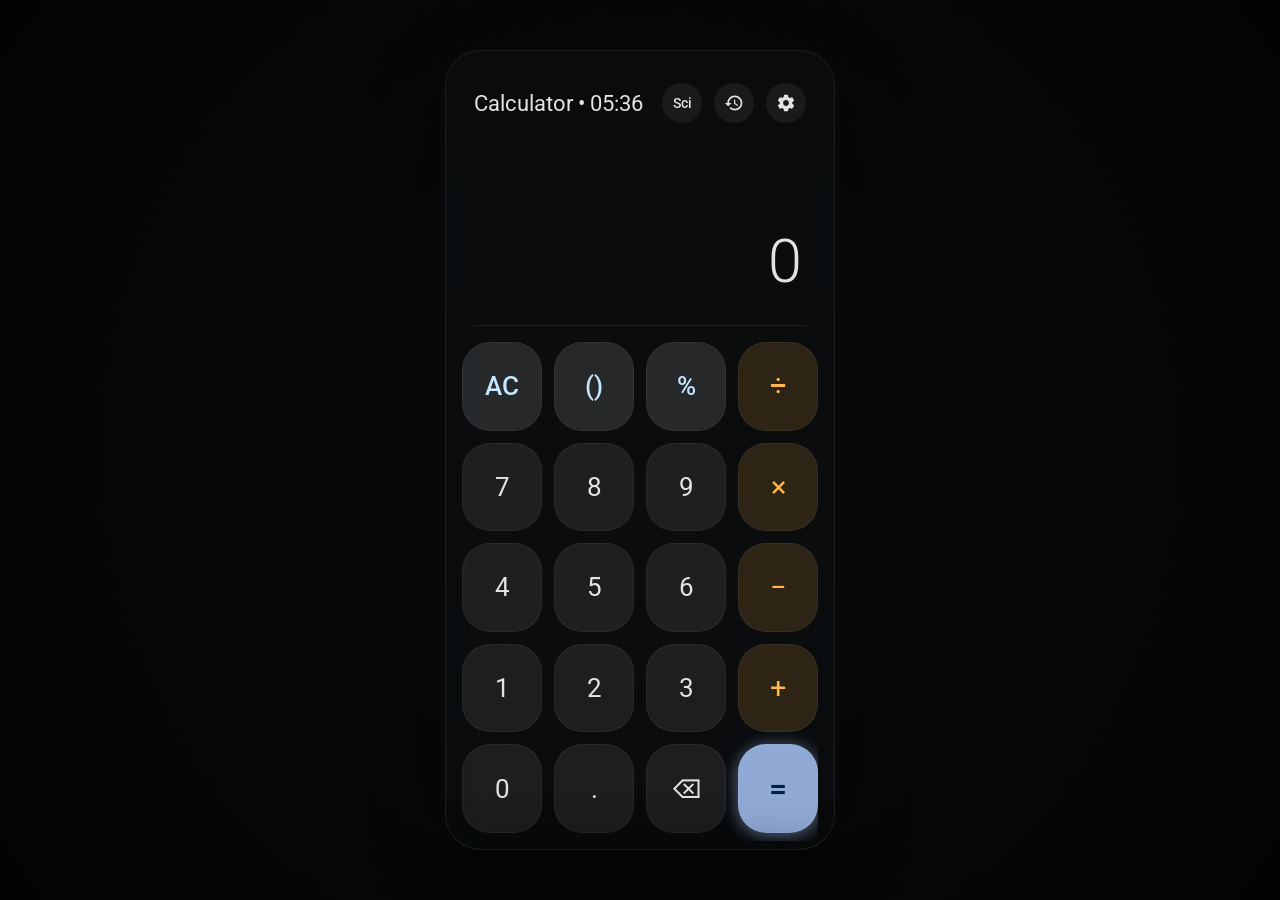
==== index.html @ d6f8afa5 "Add files via upload" ====
<!DOCTYPE html>
<html lang="en">
<head>
    <meta charset="UTF-8">
    <meta name="viewport" content="width=device-width, initial-scale=1.0">
    <title>Material You Translucent Calculator</title>
    <!-- Premium Google Fonts: Roboto and Inter -->
    <link rel="preconnect" href="https://fonts.googleapis.com">
    <link rel="preconnect" href="https://fonts.gstatic.com" crossorigin>
    <link href="https://fonts.googleapis.com/css2?family=Inter:wght@300;400;500;600&family=Roboto:wght@300;400;500;700&display=swap" rel="stylesheet">
    <link rel="stylesheet" href="styles.css">
</head>
<body>
    <!-- Full-screen Dynamic Wallpaper Container -->
    <div class="wallpaper-container" id="wallpaperContainer">
        <div class="wallpaper-overlay"></div>
    </div>

    <!-- Main Workspace Container -->
    <div class="app-workspace">
        
        <!-- Android Style Mobile Window Container (Centered on desktop, full screen on mobile) -->
        <div class="calculator-container glass-panel">
            
            <!-- Android Style Header Bar (Left-aligned title + time, and action toggles) -->
            <div class="android-header">
                <div class="app-title" id="appTitle">Calculator</div>
                <div class="header-actions">
                    <button class="icon-btn-header font-action" id="sciToggleBtn" title="Toggle Scientific Mode">Sci</button>
                    <button class="icon-btn-header" id="historyToggleBtn" title="History">
                        <svg viewBox="0 0 24 24" width="20" height="20">
                            <path fill="currentColor" d="M13 3c-4.97 0-9 4.03-9 9H1l3.89 3.89.07.14L9 12H6c0-3.87 3.13-7 7-7s7 3.13 7 7-3.13 7-7 7c-1.93 0-3.68-.79-4.94-2.06l-1.42 1.42C8.27 19.99 10.51 21 13 21c4.97 0 9-4.03 9-9s-4.03-9-9-9zm-1 5v5l4.28 2.54.72-1.21-3.5-2.08V8H12z"/>
                        </svg>
                    </button>
                    <button class="icon-btn-header" id="settingsToggleBtn" title="Settings">
                        <svg viewBox="0 0 24 24" width="20" height="20">
                            <path fill="currentColor" d="M19.43 12.98c.04-.32.07-.64.07-.98s-.03-.66-.07-.98l2.11-1.65c.19-.15.24-.42.12-.64l-2-3.46c-.12-.22-.39-.3-.61-.22l-2.49 1c-.52-.4-1.08-.73-1.69-.98l-.38-2.65C14.46 2.18 14.25 2 14 2h-4c-.25 0-.46.18-.49.42l-.38 2.65c-.61.25-1.17.59-1.69.98l-2.49-1c-.23-.09-.49 0-.61.22l-2 3.46c-.13.22-.07.49.12.64l2.11 1.65c-.04.32-.07.65-.07.98s.03.66.07.98l-2.11 1.65c-.19.15-.24.42-.12.64l2 3.46c.12.22.39.3.61.22l2.49-1c.52.4 1.08.73 1.69.98l.38 2.65c.03.24.24.42.49.42h4c.25 0 .46-.18.49-.42l.38-2.65c.61-.25 1.17-.59 1.69-.98l2.49 1c.23.09.49 0 .61-.22l2-3.46c.12-.22.07-.49-.12-.64l-2.11-1.65zM12 15.5c-1.93 0-3.5-1.57-3.5-3.5s1.57-3.5 3.5-3.5 3.5 1.57 3.5 3.5-1.57 3.5-3.5 3.5z"/>
                        </svg>
                    </button>
                </div>
            </div>

            <!-- Display Area -->
            <div class="display-container">
                <div class="display-formula" id="displayFormula"></div>
                <div class="display-main" id="displayMain">0</div>
            </div>

            <!-- Horizontal divider line common in Android -->
            <div class="android-divider"></div>

            <!-- Keys Screen Layout -->
            <div class="screens-container">
                
                <!-- 1. Standard Calculator Screen -->
                <div class="calc-screen active" id="standardScreen">
                    <div class="buttons-grid android-grid">
                        <button class="btn btn-functional ripple" data-action="clear">AC</button>
                        <button class="btn btn-functional ripple" data-action="sci" data-val="paren">()</button>
                        <button class="btn btn-functional ripple" data-action="percent">%</button>
                        <button class="btn btn-operator ripple" data-action="operator" data-val="/">÷</button>

                        <button class="btn btn-digit ripple" data-val="7">7</button>
                        <button class="btn btn-digit ripple" data-val="8">8</button>
                        <button class="btn btn-digit ripple" data-val="9">9</button>
                        <button class="btn btn-operator ripple" data-action="operator" data-val="*">×</button>

                        <button class="btn btn-digit ripple" data-val="4">4</button>
                        <button class="btn btn-digit ripple" data-val="5">5</button>
                        <button class="btn btn-digit ripple" data-val="6">6</button>
                        <button class="btn btn-operator ripple" data-action="operator" data-val="-">−</button>

                        <button class="btn btn-digit ripple" data-val="1">1</button>
                        <button class="btn btn-digit ripple" data-val="2">2</button>
                        <button class="btn btn-digit ripple" data-val="3">3</button>
                        <button class="btn btn-operator ripple" data-action="operator" data-val="+">+</button>

                        <button class="btn btn-digit ripple" data-val="0">0</button>
                        <button class="btn btn-digit ripple" data-val=".">.</button>
                        <button class="btn btn-digit ripple" data-action="backspace">⌫</button>
                        <button class="btn btn-equals ripple" data-action="calculate">=</button>
                    </div>
                </div>

                <!-- 2. Scientific Calculator Screen -->
                <div class="calc-screen" id="scientificScreen">
                    <div class="buttons-grid scientific-grid">
                        <!-- Row 1 -->
                        <button class="btn btn-scientific ripple" data-action="sci" data-val="deg">Deg</button>
                        <button class="btn btn-scientific ripple" data-action="sci" data-val="sin">sin</button>
                        <button class="btn btn-scientific ripple" data-action="sci" data-val="cos">cos</button>
                        <button class="btn btn-scientific ripple" data-action="sci" data-val="tan">tan</button>
                        <button class="btn btn-scientific ripple" data-action="sci" data-val="ln">ln</button>

                        <!-- Row 2 -->
                        <button class="btn btn-scientific ripple" data-action="sci" data-val="log">log</button>
                        <button class="btn btn-scientific ripple" data-action="sci" data-val="pi">π</button>
                        <button class="btn btn-scientific ripple" data-action="sci" data-val="e">e</button>
                        <button class="btn btn-scientific ripple" data-action="sci" data-val="sqrt">√</button>
                        <button class="btn btn-scientific ripple" data-action="sci" data-val="pow">^</button>

                        <!-- Row 3 -->
                        <button class="btn btn-functional ripple" data-action="clear">AC</button>
                        <button class="btn btn-functional ripple" data-action="sci" data-val="paren">()</button>
                        <button class="btn btn-functional ripple" data-action="percent">%</button>
                        <button class="btn btn-operator ripple" data-action="operator" data-val="/">÷</button>
                        <button class="btn btn-functional ripple" data-action="backspace">⌫</button>

                        <!-- Row 4 -->
                        <button class="btn btn-digit ripple" data-val="7">7</button>
                        <button class="btn btn-digit ripple" data-val="8">8</button>
                        <button class="btn btn-digit ripple" data-val="9">9</button>
                        <button class="btn btn-operator ripple" data-action="operator" data-val="*">×</button>
                        <button class="btn btn-scientific ripple" data-action="sci" data-val="factorial">!</button>

                        <!-- Row 5 -->
                        <button class="btn btn-digit ripple" data-val="4">4</button>
                        <button class="btn btn-digit ripple" data-val="5">5</button>
                        <button class="btn btn-digit ripple" data-val="6">6</button>
                        <button class="btn btn-operator ripple" data-action="operator" data-val="-">−</button>
                        <button class="btn btn-scientific ripple" data-action="sci" data-val="exp">exp</button>

                        <!-- Row 6 -->
                        <button class="btn btn-digit ripple" data-val="1">1</button>
                        <button class="btn btn-digit ripple" data-val="2">2</button>
                        <button class="btn btn-digit ripple" data-val="3">3</button>
                        <button class="btn btn-operator ripple" data-action="operator" data-val="+">+</button>
                        <button class="btn btn-scientific ripple" data-action="sci" data-val="rand">rand</button>

                        <!-- Row 7 -->
                        <button class="btn btn-digit ripple" data-val="0">0</button>
                        <button class="btn btn-digit ripple" data-val=".">.</button>
                        <button class="btn btn-equals span-three ripple" data-action="calculate">=</button>
                    </div>
                </div>

            </div> <!-- End Screens Container -->

            <!-- Drawers / Sliders (Android Bottom Sheets) -->
            
            <!-- A. Settings Bottom Sheet -->
            <div class="overlay-panel bottom-sheet glass-panel" id="settingsPanel">
                <!-- Bottom sheet drag handle indicator -->
                <div class="sheet-drag-handle"></div>
                <div class="overlay-header">
                    <h3>Settings</h3>
                    <button class="close-overlay-btn" id="closeSettingsBtn">✕</button>
                </div>
                <div class="overlay-content">
                    <div class="setting-item">
                        <span>Time Changer</span>
                        <select id="timeFormatSelect" class="glass-select">
                            <option value="in">Indian Time (24h)</option>
                            <option value="us">US Time (12h AM/PM)</option>
                        </select>
                    </div>
                    <div class="setting-item">
                        <span>Click Sounds</span>
                        <label class="switch">
                            <input type="checkbox" id="soundSwitch" checked>
                            <span class="slider-round"></span>
                        </label>
                    </div>
                    <div class="setting-item">
                        <span>Button Glow Effects</span>
                        <label class="switch">
                            <input type="checkbox" id="glowSwitch" checked>
                            <span class="slider-round"></span>
                        </label>
                    </div>
                    <div class="setting-item">
                        <span>Glass Blur Density</span>
                        <div class="range-container">
                            <input type="range" id="blurRange" min="5" max="40" value="20" class="glass-range">
                            <span id="blurVal">20px</span>
                        </div>
                    </div>
                    
                    <div class="settings-section-title">Select Wallpaper</div>
                    <div class="wallpaper-grid">
                        <div class="wallpaper-thumb active" data-wallpaper="neon_fluid" style="background: linear-gradient(135deg, #1f005c, #5b0060, #870060, #ac005c, #c8004f, #dd003b, #eb0021, #f50000);">
                            <span>Neon Fluid</span>
                        </div>
                        <div class="wallpaper-thumb" data-wallpaper="light_gradient" style="background: linear-gradient(135deg, #e3f2fd, #bbdefb, #90caf9, #64b5f6);">
                            <span>Soft Light</span>
                        </div>
                        <div class="wallpaper-thumb" data-wallpaper="radial_glow" style="background: radial-gradient(circle, #2c3e50, #000000);">
                            <span>Radial Glow</span>
                        </div>
                        <div class="wallpaper-thumb" data-wallpaper="mesh_orange" style="background: linear-gradient(45deg, #ff9a9e 0%, #fecfef 99%, #fecfef 100%);">
                            <span>Sunset Mesh</span>
                        </div>
                    </div>
                </div>
            </div>

            <!-- B. History Bottom Sheet -->
            <div class="overlay-panel bottom-sheet glass-panel" id="historyPanel">
                <div class="sheet-drag-handle"></div>
                <div class="overlay-header">
                    <h3>Calculation History</h3>
                    <button class="close-overlay-btn" id="closeHistoryBtn">✕</button>
                </div>
                <div class="history-actions">
                    <button class="history-action-btn" id="clearHistoryBtn">Clear All</button>
                </div>
                <div class="overlay-content history-list-container" id="historyList">
                    <div class="empty-history-msg">No history yet</div>
                </div>
            </div>

        </div> <!-- End Calculator Container -->

    </div> <!-- End App Workspace -->

    <script src="app.js"></script>
</body>
</html>
---- styles.css ----
/* Material You Android Translucent Theme */

:root {
    --blur-intensity: 20px;
    --glass-opacity: 0.08;
    --glass-border: rgba(255, 255, 255, 0.12);
    
    /* Material You Palette (Translucent Glass variations) */
    --md-bg-dark: #0f1113;
    --md-text-primary: #e3e3e3;
    --md-text-secondary: #909090;
    
    /* Material You Digit Keys */
    --md-digit-bg: rgba(255, 255, 255, 0.08);
    --md-digit-text: #e3e3e3;
    
    /* Material You Functional Keys (AC, (), %) */
    --md-func-bg: rgba(232, 240, 254, 0.12);
    --md-func-text: #c2e7ff;
    
    /* Material You Operator Keys */
    --md-operator-bg: rgba(255, 183, 77, 0.15);
    --md-operator-text: #ffb74d;
    --md-operator-glow: 0 0 15px rgba(255, 183, 77, 0.4);
    
    /* Material You Equal Key */
    --md-equal-bg: rgba(168, 199, 250, 0.85);
    --md-equal-text: #041e49;
    
    --font-primary: 'Roboto', 'Inter', sans-serif;
}

* {
    box-sizing: border-box;
    margin: 0;
    padding: 0;
    font-family: var(--font-primary);
    -webkit-font-smoothing: antialiased;
    user-select: none;
}

body {
    background-color: #08090a;
    overflow: hidden;
    height: 100vh;
    width: 100vw;
    display: flex;
    justify-content: center;
    align-items: center;
    color: var(--md-text-primary);
}

/* Wallpaper System */
.wallpaper-container {
    position: fixed;
    top: 0;
    left: 0;
    width: 100%;
    height: 100%;
    z-index: -2;
    background-size: cover;
    background-position: center;
    background-repeat: no-repeat;
    transition: background-image 0.8s cubic-bezier(0.25, 0.8, 0.25, 1);
}

.wallpaper-overlay {
    position: fixed;
    top: 0;
    left: 0;
    width: 100%;
    height: 100%;
    z-index: -1;
    background: radial-gradient(circle at center, transparent 30%, rgba(0, 0, 0, 0.6) 100%);
    pointer-events: none;
}

/* Wallpaper Thumb Classes */
.wp-neon_fluid { background-image: url('assets/wallpapers/neon_fluid.png'); }
.wp-light_gradient { background-image: url('assets/wallpapers/light_gradient.png'); }
.wp-radial_glow { background-image: radial-gradient(circle, #222533, #07080a 90%); }
.wp-mesh_orange { background-image: linear-gradient(45deg, #ff9a9e 0%, #fecfef 99%, #fecfef 100%); }

/* Glassmorphism Panel styles */
.glass-panel {
    background: rgba(15, 17, 19, 0.5); /* darkened for Android Material feel */
    backdrop-filter: blur(var(--blur-intensity)) saturate(180%);
    -webkit-backdrop-filter: blur(var(--blur-intensity)) saturate(180%);
    border: 1px solid var(--glass-border);
    box-shadow: 0 24px 64px rgba(0, 0, 0, 0.5), 
                inset 0 1px 0 rgba(255, 255, 255, 0.1);
}

/* Workspace Frame styling */
.app-workspace {
    width: 100%;
    height: 100%;
    display: flex;
    justify-content: center;
    align-items: center;
    padding: 24px;
}

/* Material You Phone Mockup (Desktop View) */
.calculator-container {
    width: 390px;
    height: 800px;
    border-radius: 36px;
    overflow: hidden;
    position: relative;
    display: flex;
    flex-direction: column;
    padding: 16px;
    padding-bottom: 8px;
    transition: all 0.3s;
    border: 1px solid rgba(255, 255, 255, 0.08);
}

/* Status bar removed — no simulated bars */


/* Android Header (Left Aligned Title) */
.android-header {
    display: flex;
    justify-content: space-between;
    align-items: center;
    padding: 16px 12px 8px 12px; /* padded for no status bar */
    margin-bottom: 8px;
    z-index: 5;
}

.font-action {
    font-size: 0.85rem;
    font-weight: 500;
    font-family: var(--font-primary);
    color: var(--md-func-text);
}

.icon-btn-header.active-mode {
    background: rgba(168, 199, 250, 0.2);
    color: #a8c7fa;
    border: 1px solid rgba(168, 199, 250, 0.25);
    border-radius: 16px;
    font-weight: 600;
}

.app-title {
    font-size: 1.35rem;
    font-weight: 400;
    color: var(--md-text-primary);
}

.header-actions {
    display: flex;
    gap: 12px;
}

.icon-btn-header {
    border: none;
    background: rgba(255, 255, 255, 0.06);
    color: var(--md-text-primary);
    width: 40px;
    height: 40px;
    display: flex;
    justify-content: center;
    align-items: center;
    border-radius: 50%;
    cursor: pointer;
    transition: background 0.2s, transform 0.1s;
}

.icon-btn-header:hover {
    background: rgba(255, 255, 255, 0.15);
    transform: scale(1.05);
}

/* Display */
.display-container {
    display: flex;
    flex-direction: column;
    justify-content: flex-end;
    align-items: flex-end;
    flex-shrink: 0;
    height: 170px;
    padding: 12px 16px;
    margin-bottom: 8px;
}

.display-formula {
    font-size: 1.3rem;
    color: var(--md-text-secondary);
    min-height: 28px;
    text-align: right;
    width: 100%;
    overflow-x: auto;
    white-space: nowrap;
    scrollbar-width: none;
    font-weight: 300;
}

.display-formula::-webkit-scrollbar {
    display: none;
}

.display-main {
    font-size: 3.8rem;
    font-weight: 300;
    text-align: right;
    width: 100%;
    overflow-x: auto;
    white-space: nowrap;
    scrollbar-width: none;
    transition: font-size 0.15s ease-out;
}

.display-main::-webkit-scrollbar {
    display: none;
}

/* Android divider line */
.android-divider {
    height: 1px;
    background: rgba(255, 255, 255, 0.08);
    margin: 8px 12px 16px 12px;
}

/* Grid Screens */
.screens-container {
    flex: 1;
    overflow: hidden;
    position: relative;
}

.calc-screen {
    position: absolute;
    top: 0;
    left: 0;
    width: 100%;
    height: 100%;
    opacity: 0;
    pointer-events: none;
    transition: opacity 0.3s ease-out;
}

.calc-screen.active {
    opacity: 1;
    pointer-events: auto;
}

.android-grid {
    display: grid;
    grid-template-columns: repeat(4, 1fr);
    grid-template-rows: repeat(5, 1fr);
    gap: 12px;
    height: 100%;
    padding-bottom: 8px;
}

.scientific-grid {
    display: grid;
    grid-template-columns: repeat(5, 1fr);
    grid-template-rows: repeat(7, 1fr);
    gap: 8px;
    height: 100%;
    padding-bottom: 8px;
}

.btn-scientific {
    background: rgba(255, 255, 255, 0.05);
    color: #a8c7fa;
    font-size: 1.1rem;
    font-weight: 400;
    border-radius: 20px;
}

.btn-scientific:hover {
    background: rgba(255, 255, 255, 0.12);
}

.span-three {
    grid-column: span 3;
    border-radius: 28px;
}

/* Android Buttons Styles (Material You Rounded Squircles) */
.btn {
    border: none;
    border-radius: 28px; /* Material You rounded rectangle style */
    display: flex;
    justify-content: center;
    align-items: center;
    font-size: 1.6rem;
    font-weight: 400;
    color: var(--md-text-primary);
    cursor: pointer;
    position: relative;
    overflow: hidden;
    transition: background-color 0.2s, transform 0.1s, box-shadow 0.2s;
    outline: none;
    border: 1px solid rgba(255, 255, 255, 0.05);
}

.btn-digit {
    background: var(--md-digit-bg);
}

.btn-digit:hover {
    background: rgba(255, 255, 255, 0.14);
}

.btn-functional {
    background: var(--md-func-bg);
    color: var(--md-func-text);
    font-weight: 500;
}

.btn-functional:hover {
    background: rgba(232, 240, 254, 0.2);
}

.btn-operator {
    background: var(--md-operator-bg);
    color: var(--md-operator-text);
    font-size: 1.8rem;
}

.btn-operator:hover {
    background: rgba(255, 183, 77, 0.25);
}

.btn-operator.active-operator {
    background: #ffb74d;
    color: #0f1113;
    font-weight: 600;
    box-shadow: var(--md-operator-glow);
}

.btn-equals {
    background: var(--md-equal-bg);
    color: var(--md-equal-text);
    font-size: 2rem;
    font-weight: 500;
}

.btn-equals:hover {
    background: rgba(168, 199, 250, 1.0);
}

.btn:active {
    transform: scale(0.95);
}

/* Material Click Ripple Effect */
.ripple-element {
    position: absolute;
    border-radius: 50%;
    background: rgba(255, 255, 255, 0.25);
    transform: scale(0);
    animation: ripple-effect 0.45s cubic-bezier(0.1, 0.8, 0.3, 1);
    pointer-events: none;
}

@keyframes ripple-effect {
    to {
        transform: scale(3.5);
        opacity: 0;
    }
}

/* Simulated navigation bar styles removed */

/* Android Drawers (Bottom Sheets) */
.bottom-sheet {
    position: absolute;
    bottom: 0;
    left: 0;
    width: 100%;
    height: 75%;
    border-radius: 28px 28px 0 0;
    z-index: 100;
    transform: translateY(100%);
    transition: transform 0.4s cubic-bezier(0.2, 0.8, 0.3, 1);
    display: flex;
    flex-direction: column;
    overflow: hidden;
    padding-bottom: 16px;
    border: 1px solid rgba(255, 255, 255, 0.08);
}

.bottom-sheet.open {
    transform: translateY(0);
}

.sheet-drag-handle {
    width: 36px;
    height: 4px;
    background: rgba(255, 255, 255, 0.2);
    border-radius: 2px;
    margin: 8px auto 0 auto;
}

.overlay-header {
    display: flex;
    justify-content: space-between;
    align-items: center;
    padding: 16px 20px;
    border-bottom: 1px solid rgba(255, 255, 255, 0.06);
}

.overlay-header h3 {
    font-size: 1.15rem;
    font-weight: 500;
}

.close-overlay-btn {
    border: none;
    background: rgba(255, 255, 255, 0.06);
    color: var(--md-text-primary);
    width: 30px;
    height: 30px;
    border-radius: 50%;
    cursor: pointer;
    display: flex;
    justify-content: center;
    align-items: center;
    font-size: 0.85rem;
}

.overlay-content {
    flex: 1;
    overflow-y: auto;
    padding: 16px 20px;
}

.overlay-content::-webkit-scrollbar {
    width: 4px;
}

.overlay-content::-webkit-scrollbar-thumb {
    background: rgba(255, 255, 255, 0.15);
    border-radius: 2px;
}

/* Settings List Elements */
.setting-item {
    display: flex;
    justify-content: space-between;
    align-items: center;
    padding: 14px 0;
    border-bottom: 1px solid rgba(255, 255, 255, 0.04);
}

.setting-item span {
    font-size: 0.95rem;
}

/* Inline glass dropdown for settings (Time Changer) */
.glass-select {
    background: rgba(255, 255, 255, 0.08);
    border: 1px solid rgba(255, 255, 255, 0.12);
    border-radius: 14px;
    color: var(--md-text-primary);
    padding: 8px 12px;
    font-size: 0.85rem;
    outline: none;
    cursor: pointer;
    max-width: 160px;
    -webkit-appearance: none;
    appearance: none;
    backdrop-filter: blur(10px);
    -webkit-backdrop-filter: blur(10px);
    transition: background 0.2s;
}
.glass-select:focus {
    background: rgba(255, 255, 255, 0.14);
    border-color: #a8c7fa;
}

.settings-section-title {
    font-size: 0.8rem;
    text-transform: uppercase;
    letter-spacing: 1.5px;
    color: var(--md-text-secondary);
    margin: 20px 0 10px 0;
}

.wallpaper-grid {
    display: grid;
    grid-template-columns: repeat(2, 1fr);
    gap: 12px;
}

.wallpaper-thumb {
    height: 80px;
    border-radius: 16px;
    display: flex;
    justify-content: center;
    align-items: center;
    cursor: pointer;
    position: relative;
    border: 2px solid transparent;
    transition: all 0.25s;
    background-size: cover;
    background-position: center;
}

.wallpaper-thumb span {
    font-size: 0.75rem;
    font-weight: 500;
    color: #ffffff;
    padding: 4px 8px;
    background: rgba(0, 0, 0, 0.3);
    border-radius: 6px;
}

.wallpaper-thumb.active {
    border-color: #a8c7fa;
    box-shadow: 0 0 10px rgba(168, 199, 250, 0.4);
}

/* Android Toggle Switch */
.switch {
    position: relative;
    display: inline-block;
    width: 44px;
    height: 24px;
}

.switch input {
    opacity: 0;
    width: 0;
    height: 0;
}

.slider-round {
    position: absolute;
    cursor: pointer;
    top: 0;
    left: 0;
    right: 0;
    bottom: 0;
    background-color: rgba(255, 255, 255, 0.15);
    transition: .25s cubic-bezier(0.2, 0.8, 0.3, 1);
    border-radius: 24px;
}

.slider-round:before {
    position: absolute;
    content: "";
    height: 18px;
    width: 18px;
    left: 3px;
    bottom: 3px;
    background-color: #ffffff;
    transition: .25s cubic-bezier(0.2, 0.8, 0.3, 1);
    border-radius: 50%;
}

input:checked + .slider-round {
    background-color: #a8c7fa; /* Material Light Blue */
}

input:checked + .slider-round:before {
    transform: translateX(20px);
    background-color: #041e49; /* Dark core accent */
}

/* Custom Range Input */
.range-container {
    display: flex;
    align-items: center;
    gap: 10px;
}

.glass-range {
    -webkit-appearance: none;
    width: 100px;
    background: rgba(255, 255, 255, 0.15);
    height: 4px;
    border-radius: 2px;
    outline: none;
}

.glass-range::-webkit-slider-thumb {
    -webkit-appearance: none;
    width: 16px;
    height: 16px;
    border-radius: 50%;
    background: #a8c7fa;
    cursor: pointer;
}

#blurVal {
    font-size: 0.85rem;
    min-width: 35px;
}

/* History overlay content */
.history-actions {
    padding: 10px 20px 0 20px;
    display: flex;
    justify-content: flex-end;
}

.history-action-btn {
    border: none;
    background: transparent;
    color: var(--md-operator-text);
    font-size: 0.85rem;
    font-weight: 500;
    cursor: pointer;
    padding: 6px 12px;
    border-radius: 12px;
    transition: background 0.2s;
}

.history-action-btn:hover {
    background: rgba(255, 255, 255, 0.05);
}

.history-list-container {
    display: flex;
    flex-direction: column;
    gap: 14px;
}

.history-item {
    padding: 12px 16px;
    background: rgba(255, 255, 255, 0.04);
    border-radius: 16px;
    border: 1px solid rgba(255, 255, 255, 0.04);
    display: flex;
    flex-direction: column;
    align-items: flex-end;
    gap: 4px;
    cursor: pointer;
    transition: all 0.2s;
}

.history-item:hover {
    background: rgba(255, 255, 255, 0.08);
    border-color: rgba(255, 255, 255, 0.08);
}

.history-item-formula {
    font-size: 0.85rem;
    color: var(--md-text-secondary);
    word-break: break-all;
    text-align: right;
}

.history-item-result {
    font-size: 1.3rem;
    font-weight: 500;
    color: var(--md-text-primary);
}

.empty-history-msg {
    text-align: center;
    color: var(--md-text-secondary);
    font-size: 0.9rem;
    padding-top: 40px;
}

/* Glow Customizations */
.enable-glows .btn-equals {
    box-shadow: 0 4px 15px rgba(168, 199, 250, 0.35), 0 0 20px rgba(168, 199, 250, 0.2);
}
.enable-glows .btn-operator.active-operator {
    box-shadow: var(--md-operator-glow);
}
.enable-glows .calculator-container {
    box-shadow: 0 24px 64px rgba(0, 0, 0, 0.6), 0 0 30px rgba(255, 255, 255, 0.03);
}

/* Responsiveness media queries (iPhone and Android) */
@media (max-width: 480px) {
    body {
        align-items: stretch;
    }
    
    .app-workspace {
        padding: 0;
    }
    
    .calculator-container {
        width: 100%;
        height: 100vh;
        border-radius: 0;
        border: none;
        box-shadow: none;
    }
    
    .android-status-bar {
        padding-top: 12px;
        height: 44px;
    }
    
    .android-nav-bar {
        display: none; /* hide simulated bar on real mobile devices to prevent double nav bar */
    }
}
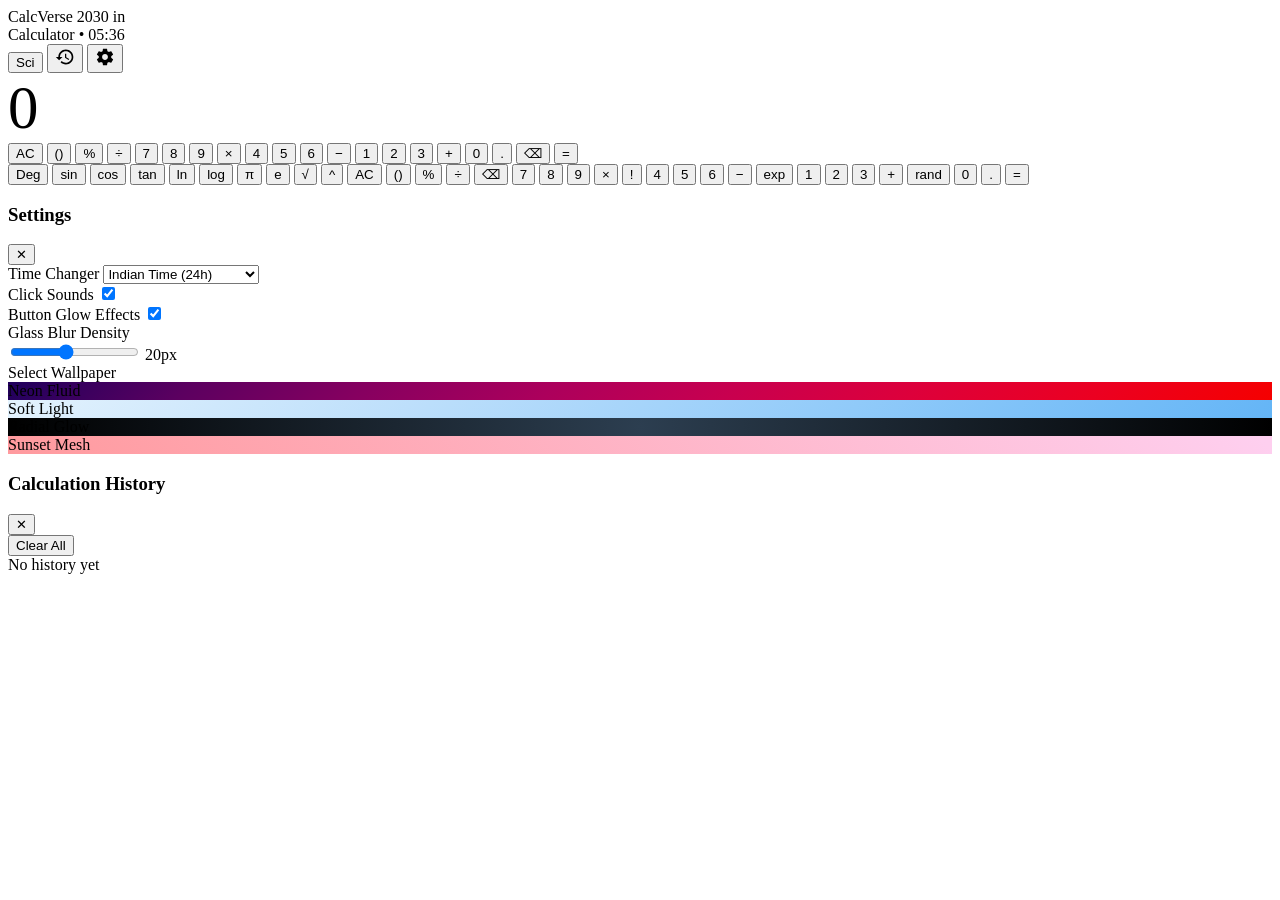
==== commit 38497a57: "Update index.html" ====
--- a/index.html
+++ b/index.html
@@ -1,14 +1,7 @@
 <!DOCTYPE html>
 <html lang="en">
 <head>
-    <meta charset="UTF-8">
-    <meta name="viewport" content="width=device-width, initial-scale=1.0">
-    <title>Material You Translucent Calculator</title>
-    <!-- Premium Google Fonts: Roboto and Inter -->
-    <link rel="preconnect" href="https://fonts.googleapis.com">
-    <link rel="preconnect" href="https://fonts.gstatic.com" crossorigin>
-    <link href="https://fonts.googleapis.com/css2?family=Inter:wght@300;400;500;600&family=Roboto:wght@300;400;500;700&display=swap" rel="stylesheet">
-    <link rel="stylesheet" href="styles.css">
+    CalcVerse 2030 in <title>CalcVerse 2030 - Free Online Calculator</title> <meta name="description" content="Modern free online calculator with scientific mode, responsive design and beautiful UI.">
 </head>
 <body>
     <!-- Full-screen Dynamic Wallpaper Container -->
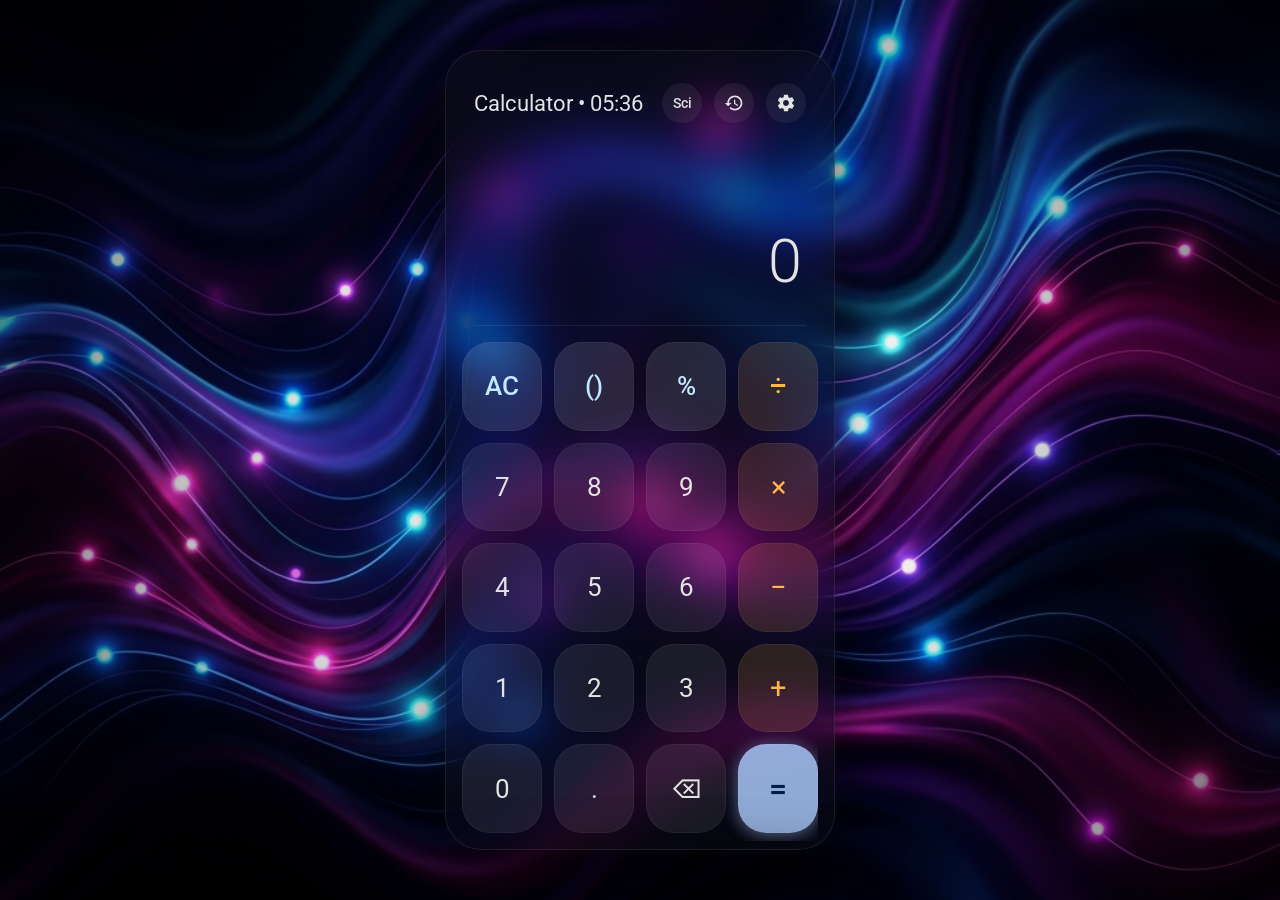
==== commit 3e6e2eec: "Update index.html" ====
--- a/index.html
+++ b/index.html
@@ -1,7 +1,20 @@
 <!DOCTYPE html>
 <html lang="en">
 <head>
-    CalcVerse 2030 in <title>CalcVerse 2030 - Free Online Calculator</title> <meta name="description" content="Modern free online calculator with scientific mode, responsive design and beautiful UI.">
+    <meta charset="UTF-8">
+    <meta name="viewport" content="width=device-width, initial-scale=1.0">
+
+    <title>CalcVerse 2030 - Free Online Calculator</title>
+
+    <meta name="description"
+    content="Modern free online calculator with scientific mode, responsive design and beautiful UI.">
+
+    <!-- Premium Google Fonts: Roboto and Inter -->
+    <link rel="preconnect" href="https://fonts.googleapis.com">
+    <link rel="preconnect" href="https://fonts.gstatic.com" crossorigin>
+    <link href="https://fonts.googleapis.com/css2?family=Inter:wght@300;400;500;600&family=Roboto:wght@300;400;500;700&display=swap" rel="stylesheet">
+
+    <link rel="stylesheet" href="styles.css">
 </head>
 <body>
     <!-- Full-screen Dynamic Wallpaper Container -->
--- a/styles.css
+++ b/styles.css
@@ -0,0 +1,702 @@
+/* Material You Android Translucent Theme */
+
+:root {
+    --blur-intensity: 20px;
+    --glass-opacity: 0.08;
+    --glass-border: rgba(255, 255, 255, 0.12);
+    
+    /* Material You Palette (Translucent Glass variations) */
+    --md-bg-dark: #0f1113;
+    --md-text-primary: #e3e3e3;
+    --md-text-secondary: #909090;
+    
+    /* Material You Digit Keys */
+    --md-digit-bg: rgba(255, 255, 255, 0.08);
+    --md-digit-text: #e3e3e3;
+    
+    /* Material You Functional Keys (AC, (), %) */
+    --md-func-bg: rgba(232, 240, 254, 0.12);
+    --md-func-text: #c2e7ff;
+    
+    /* Material You Operator Keys */
+    --md-operator-bg: rgba(255, 183, 77, 0.15);
+    --md-operator-text: #ffb74d;
+    --md-operator-glow: 0 0 15px rgba(255, 183, 77, 0.4);
+    
+    /* Material You Equal Key */
+    --md-equal-bg: rgba(168, 199, 250, 0.85);
+    --md-equal-text: #041e49;
+    
+    --font-primary: 'Roboto', 'Inter', sans-serif;
+}
+
+* {
+    box-sizing: border-box;
+    margin: 0;
+    padding: 0;
+    font-family: var(--font-primary);
+    -webkit-font-smoothing: antialiased;
+    user-select: none;
+}
+
+body {
+    background-color: #08090a;
+    overflow: hidden;
+    height: 100vh;
+    width: 100vw;
+    display: flex;
+    justify-content: center;
+    align-items: center;
+    color: var(--md-text-primary);
+}
+
+/* Wallpaper System */
+.wallpaper-container {
+    position: fixed;
+    top: 0;
+    left: 0;
+    width: 100%;
+    height: 100%;
+    z-index: -2;
+    background-size: cover;
+    background-position: center;
+    background-repeat: no-repeat;
+    transition: background-image 0.8s cubic-bezier(0.25, 0.8, 0.25, 1);
+}
+
+.wallpaper-overlay {
+    position: fixed;
+    top: 0;
+    left: 0;
+    width: 100%;
+    height: 100%;
+    z-index: -1;
+    background: radial-gradient(circle at center, transparent 30%, rgba(0, 0, 0, 0.6) 100%);
+    pointer-events: none;
+}
+
+/* Wallpaper Thumb Classes */
+.wp-neon_fluid { background-image: url('assets/wallpapers/neon_fluid.png'); }
+.wp-light_gradient { background-image: url('assets/wallpapers/light_gradient.png'); }
+.wp-radial_glow { background-image: radial-gradient(circle, #222533, #07080a 90%); }
+.wp-mesh_orange { background-image: linear-gradient(45deg, #ff9a9e 0%, #fecfef 99%, #fecfef 100%); }
+
+/* Glassmorphism Panel styles */
+.glass-panel {
+    background: rgba(15, 17, 19, 0.5); /* darkened for Android Material feel */
+    backdrop-filter: blur(var(--blur-intensity)) saturate(180%);
+    -webkit-backdrop-filter: blur(var(--blur-intensity)) saturate(180%);
+    border: 1px solid var(--glass-border);
+    box-shadow: 0 24px 64px rgba(0, 0, 0, 0.5), 
+                inset 0 1px 0 rgba(255, 255, 255, 0.1);
+}
+
+/* Workspace Frame styling */
+.app-workspace {
+    width: 100%;
+    height: 100%;
+    display: flex;
+    justify-content: center;
+    align-items: center;
+    padding: 24px;
+}
+
+/* Material You Phone Mockup (Desktop View) */
+.calculator-container {
+    width: 390px;
+    height: 800px;
+    border-radius: 36px;
+    overflow: hidden;
+    position: relative;
+    display: flex;
+    flex-direction: column;
+    padding: 16px;
+    padding-bottom: 8px;
+    transition: all 0.3s;
+    border: 1px solid rgba(255, 255, 255, 0.08);
+}
+
+/* Status bar removed — no simulated bars */
+
+
+/* Android Header (Left Aligned Title) */
+.android-header {
+    display: flex;
+    justify-content: space-between;
+    align-items: center;
+    padding: 16px 12px 8px 12px; /* padded for no status bar */
+    margin-bottom: 8px;
+    z-index: 5;
+}
+
+.font-action {
+    font-size: 0.85rem;
+    font-weight: 500;
+    font-family: var(--font-primary);
+    color: var(--md-func-text);
+}
+
+.icon-btn-header.active-mode {
+    background: rgba(168, 199, 250, 0.2);
+    color: #a8c7fa;
+    border: 1px solid rgba(168, 199, 250, 0.25);
+    border-radius: 16px;
+    font-weight: 600;
+}
+
+.app-title {
+    font-size: 1.35rem;
+    font-weight: 400;
+    color: var(--md-text-primary);
+}
+
+.header-actions {
+    display: flex;
+    gap: 12px;
+}
+
+.icon-btn-header {
+    border: none;
+    background: rgba(255, 255, 255, 0.06);
+    color: var(--md-text-primary);
+    width: 40px;
+    height: 40px;
+    display: flex;
+    justify-content: center;
+    align-items: center;
+    border-radius: 50%;
+    cursor: pointer;
+    transition: background 0.2s, transform 0.1s;
+}
+
+.icon-btn-header:hover {
+    background: rgba(255, 255, 255, 0.15);
+    transform: scale(1.05);
+}
+
+/* Display */
+.display-container {
+    display: flex;
+    flex-direction: column;
+    justify-content: flex-end;
+    align-items: flex-end;
+    flex-shrink: 0;
+    height: 170px;
+    padding: 12px 16px;
+    margin-bottom: 8px;
+}
+
+.display-formula {
+    font-size: 1.3rem;
+    color: var(--md-text-secondary);
+    min-height: 28px;
+    text-align: right;
+    width: 100%;
+    overflow-x: auto;
+    white-space: nowrap;
+    scrollbar-width: none;
+    font-weight: 300;
+}
+
+.display-formula::-webkit-scrollbar {
+    display: none;
+}
+
+.display-main {
+    font-size: 3.8rem;
+    font-weight: 300;
+    text-align: right;
+    width: 100%;
+    overflow-x: auto;
+    white-space: nowrap;
+    scrollbar-width: none;
+    transition: font-size 0.15s ease-out;
+}
+
+.display-main::-webkit-scrollbar {
+    display: none;
+}
+
+/* Android divider line */
+.android-divider {
+    height: 1px;
+    background: rgba(255, 255, 255, 0.08);
+    margin: 8px 12px 16px 12px;
+}
+
+/* Grid Screens */
+.screens-container {
+    flex: 1;
+    overflow: hidden;
+    position: relative;
+}
+
+.calc-screen {
+    position: absolute;
+    top: 0;
+    left: 0;
+    width: 100%;
+    height: 100%;
+    opacity: 0;
+    pointer-events: none;
+    transition: opacity 0.3s ease-out;
+}
+
+.calc-screen.active {
+    opacity: 1;
+    pointer-events: auto;
+}
+
+.android-grid {
+    display: grid;
+    grid-template-columns: repeat(4, 1fr);
+    grid-template-rows: repeat(5, 1fr);
+    gap: 12px;
+    height: 100%;
+    padding-bottom: 8px;
+}
+
+.scientific-grid {
+    display: grid;
+    grid-template-columns: repeat(5, 1fr);
+    grid-template-rows: repeat(7, 1fr);
+    gap: 8px;
+    height: 100%;
+    padding-bottom: 8px;
+}
+
+.btn-scientific {
+    background: rgba(255, 255, 255, 0.05);
+    color: #a8c7fa;
+    font-size: 1.1rem;
+    font-weight: 400;
+    border-radius: 20px;
+}
+
+.btn-scientific:hover {
+    background: rgba(255, 255, 255, 0.12);
+}
+
+.span-three {
+    grid-column: span 3;
+    border-radius: 28px;
+}
+
+/* Android Buttons Styles (Material You Rounded Squircles) */
+.btn {
+    border: none;
+    border-radius: 28px; /* Material You rounded rectangle style */
+    display: flex;
+    justify-content: center;
+    align-items: center;
+    font-size: 1.6rem;
+    font-weight: 400;
+    color: var(--md-text-primary);
+    cursor: pointer;
+    position: relative;
+    overflow: hidden;
+    transition: background-color 0.2s, transform 0.1s, box-shadow 0.2s;
+    outline: none;
+    border: 1px solid rgba(255, 255, 255, 0.05);
+}
+
+.btn-digit {
+    background: var(--md-digit-bg);
+}
+
+.btn-digit:hover {
+    background: rgba(255, 255, 255, 0.14);
+}
+
+.btn-functional {
+    background: var(--md-func-bg);
+    color: var(--md-func-text);
+    font-weight: 500;
+}
+
+.btn-functional:hover {
+    background: rgba(232, 240, 254, 0.2);
+}
+
+.btn-operator {
+    background: var(--md-operator-bg);
+    color: var(--md-operator-text);
+    font-size: 1.8rem;
+}
+
+.btn-operator:hover {
+    background: rgba(255, 183, 77, 0.25);
+}
+
+.btn-operator.active-operator {
+    background: #ffb74d;
+    color: #0f1113;
+    font-weight: 600;
+    box-shadow: var(--md-operator-glow);
+}
+
+.btn-equals {
+    background: var(--md-equal-bg);
+    color: var(--md-equal-text);
+    font-size: 2rem;
+    font-weight: 500;
+}
+
+.btn-equals:hover {
+    background: rgba(168, 199, 250, 1.0);
+}
+
+.btn:active {
+    transform: scale(0.95);
+}
+
+/* Material Click Ripple Effect */
+.ripple-element {
+    position: absolute;
+    border-radius: 50%;
+    background: rgba(255, 255, 255, 0.25);
+    transform: scale(0);
+    animation: ripple-effect 0.45s cubic-bezier(0.1, 0.8, 0.3, 1);
+    pointer-events: none;
+}
+
+@keyframes ripple-effect {
+    to {
+        transform: scale(3.5);
+        opacity: 0;
+    }
+}
+
+/* Simulated navigation bar styles removed */
+
+/* Android Drawers (Bottom Sheets) */
+.bottom-sheet {
+    position: absolute;
+    bottom: 0;
+    left: 0;
+    width: 100%;
+    height: 75%;
+    border-radius: 28px 28px 0 0;
+    z-index: 100;
+    transform: translateY(100%);
+    transition: transform 0.4s cubic-bezier(0.2, 0.8, 0.3, 1);
+    display: flex;
+    flex-direction: column;
+    overflow: hidden;
+    padding-bottom: 16px;
+    border: 1px solid rgba(255, 255, 255, 0.08);
+}
+
+.bottom-sheet.open {
+    transform: translateY(0);
+}
+
+.sheet-drag-handle {
+    width: 36px;
+    height: 4px;
+    background: rgba(255, 255, 255, 0.2);
+    border-radius: 2px;
+    margin: 8px auto 0 auto;
+}
+
+.overlay-header {
+    display: flex;
+    justify-content: space-between;
+    align-items: center;
+    padding: 16px 20px;
+    border-bottom: 1px solid rgba(255, 255, 255, 0.06);
+}
+
+.overlay-header h3 {
+    font-size: 1.15rem;
+    font-weight: 500;
+}
+
+.close-overlay-btn {
+    border: none;
+    background: rgba(255, 255, 255, 0.06);
+    color: var(--md-text-primary);
+    width: 30px;
+    height: 30px;
+    border-radius: 50%;
+    cursor: pointer;
+    display: flex;
+    justify-content: center;
+    align-items: center;
+    font-size: 0.85rem;
+}
+
+.overlay-content {
+    flex: 1;
+    overflow-y: auto;
+    padding: 16px 20px;
+}
+
+.overlay-content::-webkit-scrollbar {
+    width: 4px;
+}
+
+.overlay-content::-webkit-scrollbar-thumb {
+    background: rgba(255, 255, 255, 0.15);
+    border-radius: 2px;
+}
+
+/* Settings List Elements */
+.setting-item {
+    display: flex;
+    justify-content: space-between;
+    align-items: center;
+    padding: 14px 0;
+    border-bottom: 1px solid rgba(255, 255, 255, 0.04);
+}
+
+.setting-item span {
+    font-size: 0.95rem;
+}
+
+/* Inline glass dropdown for settings (Time Changer) */
+.glass-select {
+    background: rgba(255, 255, 255, 0.08);
+    border: 1px solid rgba(255, 255, 255, 0.12);
+    border-radius: 14px;
+    color: var(--md-text-primary);
+    padding: 8px 12px;
+    font-size: 0.85rem;
+    outline: none;
+    cursor: pointer;
+    max-width: 160px;
+    -webkit-appearance: none;
+    appearance: none;
+    backdrop-filter: blur(10px);
+    -webkit-backdrop-filter: blur(10px);
+    transition: background 0.2s;
+}
+.glass-select:focus {
+    background: rgba(255, 255, 255, 0.14);
+    border-color: #a8c7fa;
+}
+
+.settings-section-title {
+    font-size: 0.8rem;
+    text-transform: uppercase;
+    letter-spacing: 1.5px;
+    color: var(--md-text-secondary);
+    margin: 20px 0 10px 0;
+}
+
+.wallpaper-grid {
+    display: grid;
+    grid-template-columns: repeat(2, 1fr);
+    gap: 12px;
+}
+
+.wallpaper-thumb {
+    height: 80px;
+    border-radius: 16px;
+    display: flex;
+    justify-content: center;
+    align-items: center;
+    cursor: pointer;
+    position: relative;
+    border: 2px solid transparent;
+    transition: all 0.25s;
+    background-size: cover;
+    background-position: center;
+}
+
+.wallpaper-thumb span {
+    font-size: 0.75rem;
+    font-weight: 500;
+    color: #ffffff;
+    padding: 4px 8px;
+    background: rgba(0, 0, 0, 0.3);
+    border-radius: 6px;
+}
+
+.wallpaper-thumb.active {
+    border-color: #a8c7fa;
+    box-shadow: 0 0 10px rgba(168, 199, 250, 0.4);
+}
+
+/* Android Toggle Switch */
+.switch {
+    position: relative;
+    display: inline-block;
+    width: 44px;
+    height: 24px;
+}
+
+.switch input {
+    opacity: 0;
+    width: 0;
+    height: 0;
+}
+
+.slider-round {
+    position: absolute;
+    cursor: pointer;
+    top: 0;
+    left: 0;
+    right: 0;
+    bottom: 0;
+    background-color: rgba(255, 255, 255, 0.15);
+    transition: .25s cubic-bezier(0.2, 0.8, 0.3, 1);
+    border-radius: 24px;
+}
+
+.slider-round:before {
+    position: absolute;
+    content: "";
+    height: 18px;
+    width: 18px;
+    left: 3px;
+    bottom: 3px;
+    background-color: #ffffff;
+    transition: .25s cubic-bezier(0.2, 0.8, 0.3, 1);
+    border-radius: 50%;
+}
+
+input:checked + .slider-round {
+    background-color: #a8c7fa; /* Material Light Blue */
+}
+
+input:checked + .slider-round:before {
+    transform: translateX(20px);
+    background-color: #041e49; /* Dark core accent */
+}
+
+/* Custom Range Input */
+.range-container {
+    display: flex;
+    align-items: center;
+    gap: 10px;
+}
+
+.glass-range {
+    -webkit-appearance: none;
+    width: 100px;
+    background: rgba(255, 255, 255, 0.15);
+    height: 4px;
+    border-radius: 2px;
+    outline: none;
+}
+
+.glass-range::-webkit-slider-thumb {
+    -webkit-appearance: none;
+    width: 16px;
+    height: 16px;
+    border-radius: 50%;
+    background: #a8c7fa;
+    cursor: pointer;
+}
+
+#blurVal {
+    font-size: 0.85rem;
+    min-width: 35px;
+}
+
+/* History overlay content */
+.history-actions {
+    padding: 10px 20px 0 20px;
+    display: flex;
+    justify-content: flex-end;
+}
+
+.history-action-btn {
+    border: none;
+    background: transparent;
+    color: var(--md-operator-text);
+    font-size: 0.85rem;
+    font-weight: 500;
+    cursor: pointer;
+    padding: 6px 12px;
+    border-radius: 12px;
+    transition: background 0.2s;
+}
+
+.history-action-btn:hover {
+    background: rgba(255, 255, 255, 0.05);
+}
+
+.history-list-container {
+    display: flex;
+    flex-direction: column;
+    gap: 14px;
+}
+
+.history-item {
+    padding: 12px 16px;
+    background: rgba(255, 255, 255, 0.04);
+    border-radius: 16px;
+    border: 1px solid rgba(255, 255, 255, 0.04);
+    display: flex;
+    flex-direction: column;
+    align-items: flex-end;
+    gap: 4px;
+    cursor: pointer;
+    transition: all 0.2s;
+}
+
+.history-item:hover {
+    background: rgba(255, 255, 255, 0.08);
+    border-color: rgba(255, 255, 255, 0.08);
+}
+
+.history-item-formula {
+    font-size: 0.85rem;
+    color: var(--md-text-secondary);
+    word-break: break-all;
+    text-align: right;
+}
+
+.history-item-result {
+    font-size: 1.3rem;
+    font-weight: 500;
+    color: var(--md-text-primary);
+}
+
+.empty-history-msg {
+    text-align: center;
+    color: var(--md-text-secondary);
+    font-size: 0.9rem;
+    padding-top: 40px;
+}
+
+/* Glow Customizations */
+.enable-glows .btn-equals {
+    box-shadow: 0 4px 15px rgba(168, 199, 250, 0.35), 0 0 20px rgba(168, 199, 250, 0.2);
+}
+.enable-glows .btn-operator.active-operator {
+    box-shadow: var(--md-operator-glow);
+}
+.enable-glows .calculator-container {
+    box-shadow: 0 24px 64px rgba(0, 0, 0, 0.6), 0 0 30px rgba(255, 255, 255, 0.03);
+}
+
+/* Responsiveness media queries (iPhone and Android) */
+@media (max-width: 480px) {
+    body {
+        align-items: stretch;
+    }
+    
+    .app-workspace {
+        padding: 0;
+    }
+    
+    .calculator-container {
+        width: 100%;
+        height: 100vh;
+        border-radius: 0;
+        border: none;
+        box-shadow: none;
+    }
+    
+    .android-status-bar {
+        padding-top: 12px;
+        height: 44px;
+    }
+    
+    .android-nav-bar {
+        display: none; /* hide simulated bar on real mobile devices to prevent double nav bar */
+    }
+}
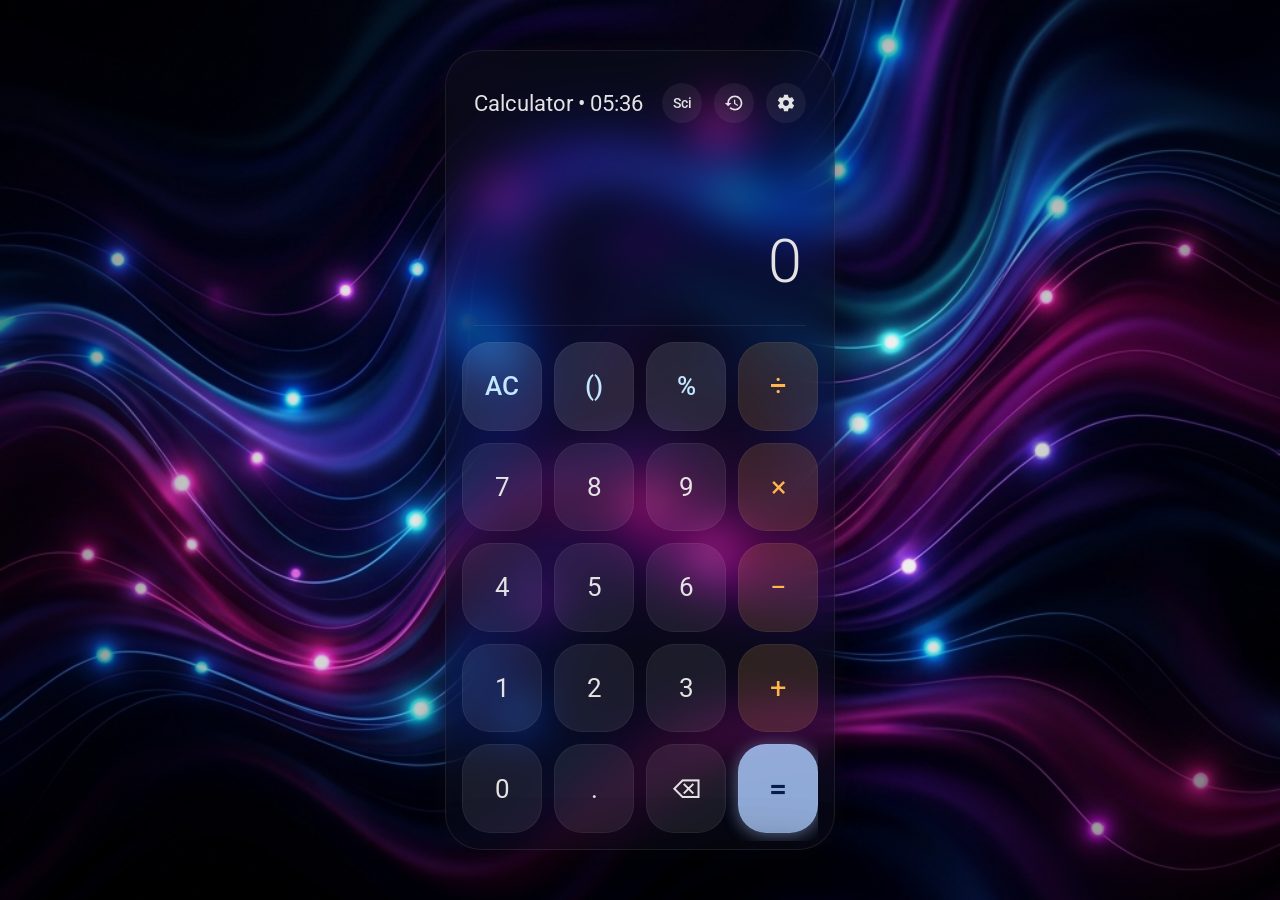
==== commit e5e6715c: "Update index.html" ====
--- a/index.html
+++ b/index.html
@@ -8,7 +8,11 @@
 
     <meta name="description"
     content="Modern free online calculator with scientific mode, responsive design and beautiful UI.">
-
+<link rel="icon" type="image/png" href="favicon.png">
+    <meta property="og:title" content="CalcVerse 2030 - Free Online Calculator">
+<meta property="og:description" content="Modern free online calculator with scientific mode, responsive design and beautiful UI.">
+<meta property="og:type" content="website">
+<meta property="og:url" content="https://techbaseml.github.io/Transparent-iOS-Calculator/">
     <!-- Premium Google Fonts: Roboto and Inter -->
     <link rel="preconnect" href="https://fonts.googleapis.com">
     <link rel="preconnect" href="https://fonts.gstatic.com" crossorigin>
